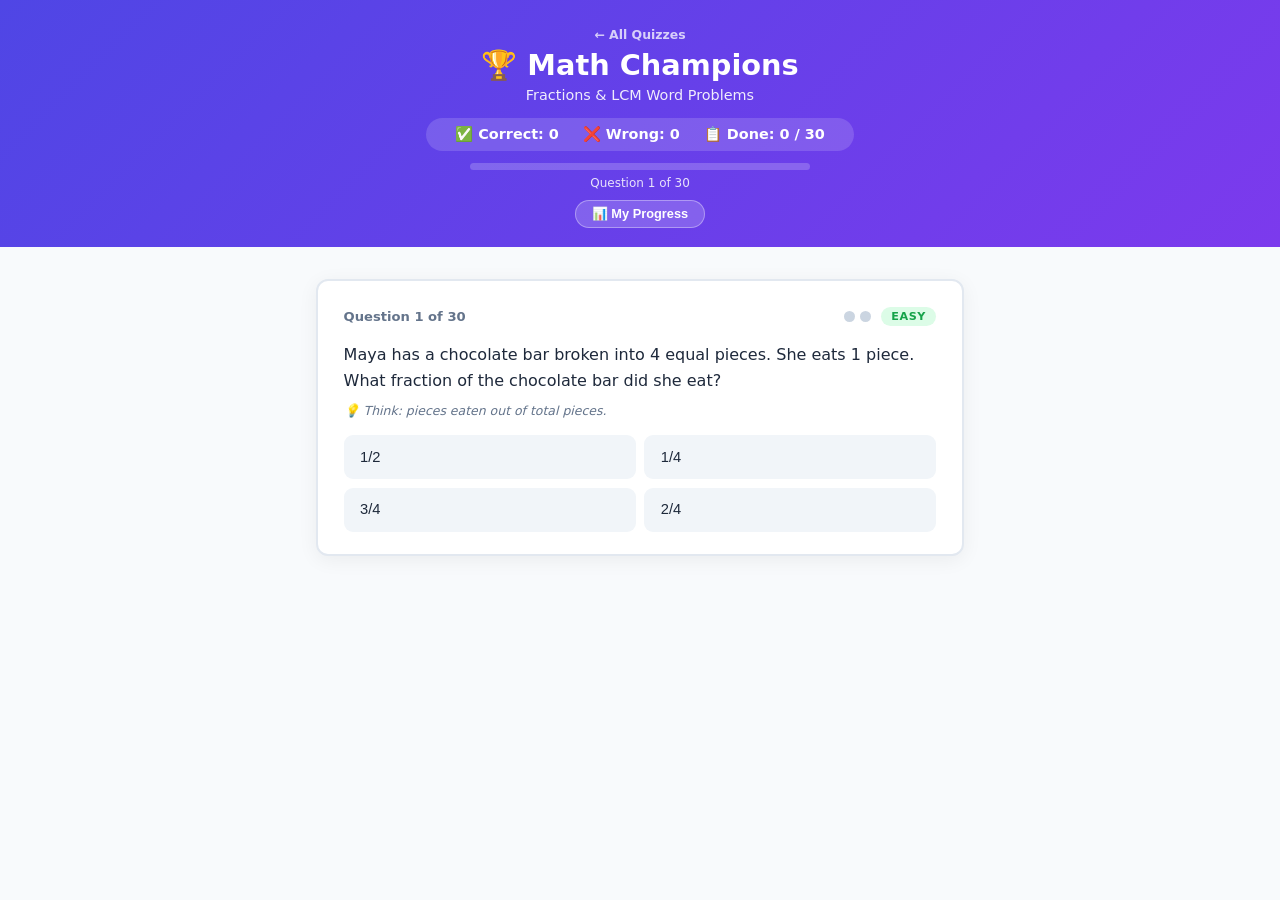
==== fractions.html @ b91ffaee "Add percentages quiz and landing page - index.html → landing page with cards linking to both quizzes" ====
<!DOCTYPE html>
<html lang="en">
<head>
  <meta charset="UTF-8" />
  <meta name="viewport" content="width=device-width, initial-scale=1.0" />
  <title>Math Champions — Fractions &amp; LCM</title>
  <style>
    :root {
      --primary: #4f46e5;
      --easy: #16a34a;
      --medium: #d97706;
      --hard: #dc2626;
      --bg: #f8fafc;
      --card: #ffffff;
      --text: #1e293b;
      --muted: #64748b;
      --border: #e2e8f0;
      --radius: 12px;
    }
    * { box-sizing: border-box; margin: 0; padding: 0; }

    body {
      font-family: 'Segoe UI', system-ui, sans-serif;
      background: var(--bg);
      color: var(--text);
      min-height: 100vh;
    }

    /* ── Header ── */
    header {
      background: linear-gradient(135deg, #4f46e5 0%, #7c3aed 100%);
      color: white;
      padding: 1.5rem 1rem 1.2rem;
      text-align: center;
    }
    header h1 { font-size: 1.8rem; font-weight: 800; }
    header p  { font-size: 0.9rem; opacity: 0.9; margin-top: 0.3rem; }

    .scoreboard {
      display: flex;
      justify-content: center;
      gap: 1.5rem;
      margin-top: 0.9rem;
      background: rgba(255,255,255,0.15);
      border-radius: 50px;
      padding: 0.5rem 1.8rem;
      width: fit-content;
      margin-left: auto;
      margin-right: auto;
      flex-wrap: wrap;
    }
    .scoreboard span { font-size: 0.9rem; font-weight: 600; }

    .progress-wrap {
      margin: 0.8rem auto 0;
      max-width: 340px;
      background: rgba(255,255,255,0.2);
      border-radius: 50px;
      height: 7px;
      overflow: hidden;
    }
    .progress-bar {
      height: 100%;
      background: white;
      border-radius: 50px;
      transition: width 0.4s ease;
      width: 0%;
    }
    .progress-label {
      font-size: 0.75rem;
      opacity: 0.85;
      margin-top: 0.35rem;
      text-align: center;
    }

    /* ── Question card ── */
    main {
      max-width: 680px;
      margin: 2rem auto;
      padding: 0 1rem 4rem;
    }

    .card {
      background: var(--card);
      border: 2px solid var(--border);
      border-radius: var(--radius);
      padding: 1.6rem 1.6rem 1.4rem;
      box-shadow: 0 4px 20px rgba(0,0,0,0.06);
    }

    .card-top {
      display: flex;
      align-items: center;
      justify-content: space-between;
      margin-bottom: 1rem;
    }
    .q-counter { font-size: 0.82rem; color: var(--muted); font-weight: 600; }

    .badge {
      font-size: 0.7rem;
      font-weight: 700;
      padding: 0.2rem 0.65rem;
      border-radius: 50px;
      text-transform: uppercase;
      letter-spacing: 0.05em;
    }
    .badge-easy   { background: #dcfce7; color: var(--easy); }
    .badge-medium { background: #fef3c7; color: var(--medium); }
    .badge-hard   { background: #fee2e2; color: var(--hard); }

    .attempts-pips {
      display: flex;
      gap: 5px;
      align-items: center;
    }
    .pip {
      width: 11px; height: 11px;
      border-radius: 50%;
      background: #cbd5e1;
      transition: background 0.2s;
    }
    .pip.used-wrong  { background: var(--hard); }
    .pip.used-correct { background: var(--easy); }

    .q-text {
      font-size: 1rem;
      line-height: 1.65;
      color: var(--text);
      margin-bottom: 0.5rem;
    }
    .q-hint {
      font-size: 0.78rem;
      color: var(--muted);
      font-style: italic;
      margin-bottom: 1.1rem;
    }

    .choices {
      display: grid;
      grid-template-columns: 1fr 1fr;
      gap: 0.55rem;
    }
    .choice-btn {
      background: #f1f5f9;
      border: 2px solid transparent;
      border-radius: 9px;
      padding: 0.6rem 0.9rem;
      font-size: 0.92rem;
      font-weight: 500;
      cursor: pointer;
      text-align: left;
      transition: all 0.15s;
      color: var(--text);
      line-height: 1.4;
    }
    .choice-btn:hover:not(:disabled) {
      background: #e0e7ff;
      border-color: #818cf8;
    }
    .choice-btn.state-correct {
      background: #dcfce7;
      border-color: var(--easy);
      color: var(--easy);
      font-weight: 700;
    }
    .choice-btn.state-wrong {
      background: #fee2e2;
      border-color: var(--hard);
      color: var(--hard);
      opacity: 0.7;
    }
    .choice-btn.state-reveal {
      background: #dcfce7;
      border-color: var(--easy);
      color: var(--easy);
      font-weight: 700;
    }
    .choice-btn:disabled { cursor: default; }

    .feedback {
      margin-top: 1rem;
      padding: 0.7rem 1rem;
      border-radius: 8px;
      font-size: 0.88rem;
      font-weight: 600;
      display: none;
    }
    .feedback.show { display: block; }
    .feedback.correct { background: #dcfce7; color: var(--easy); }
    .feedback.wrong   { background: #fee2e2; color: var(--hard); }
    .feedback.retry   { background: #fef3c7; color: #92400e; }

    .explanation {
      margin-top: 0.9rem;
      display: none;
      background: #fffbeb;
      border: 2px solid #fde68a;
      border-radius: 10px;
      padding: 0.9rem 1rem;
    }
    .explanation.show { display: block; }
    .explanation-title {
      font-size: 0.8rem;
      font-weight: 700;
      color: #92400e;
      text-transform: uppercase;
      letter-spacing: 0.05em;
      margin-bottom: 0.45rem;
    }
    .explanation-body {
      font-size: 0.9rem;
      color: #1e293b;
      line-height: 1.65;
    }
    .explanation-body .step {
      display: block;
      padding: 0.1rem 0;
    }

    .next-btn {
      display: none;
      width: 100%;
      margin-top: 1.2rem;
      background: var(--primary);
      color: white;
      border: none;
      border-radius: 9px;
      padding: 0.8rem 1rem;
      font-size: 1rem;
      font-weight: 700;
      cursor: pointer;
      transition: background 0.2s;
      letter-spacing: 0.02em;
    }
    .next-btn.show { display: block; }
    .next-btn:hover { background: #4338ca; }

    /* ── Final screen ── */
    .final-screen {
      text-align: center;
      padding: 2rem 1rem;
    }
    .final-screen h2 { font-size: 1.8rem; font-weight: 800; margin-bottom: 0.5rem; }
    .final-screen p  { color: var(--muted); font-size: 1rem; margin-bottom: 1.5rem; }
    .final-tally {
      display: flex;
      justify-content: center;
      gap: 1.5rem;
      margin-bottom: 1.8rem;
      flex-wrap: wrap;
    }
    .tally-box {
      background: white;
      border: 2px solid var(--border);
      border-radius: 12px;
      padding: 1rem 1.5rem;
      min-width: 110px;
    }
    .tally-box .num { font-size: 2rem; font-weight: 800; }
    .tally-box .lbl { font-size: 0.78rem; color: var(--muted); font-weight: 600; text-transform: uppercase; }
    .tally-box.green { border-color: var(--easy); }
    .tally-box.green .num { color: var(--easy); }
    .tally-box.red   { border-color: var(--hard); }
    .tally-box.red .num   { color: var(--hard); }

    .restart-btn {
      background: var(--primary);
      color: white;
      border: none;
      border-radius: 9px;
      padding: 0.8rem 2.2rem;
      font-size: 1rem;
      font-weight: 700;
      cursor: pointer;
      transition: background 0.2s;
    }
    .restart-btn:hover { background: #4338ca; }

    /* ── Progress button in header ── */
    .progress-btn {
      background: rgba(255,255,255,0.18);
      border: 1px solid rgba(255,255,255,0.35);
      color: white;
      border-radius: 50px;
      padding: 0.35rem 1rem;
      font-size: 0.8rem;
      font-weight: 600;
      cursor: pointer;
      margin-top: 0.6rem;
      transition: background 0.15s;
    }
    .progress-btn:hover { background: rgba(255,255,255,0.3); }

    /* ── Progress panel overlay ── */
    .progress-panel {
      position: fixed;
      inset: 0;
      background: rgba(15,23,42,0.55);
      z-index: 200;
      display: flex;
      align-items: flex-end;
      justify-content: center;
      animation: panel-fade 0.2s ease;
    }
    @keyframes panel-fade { from { opacity: 0; } to { opacity: 1; } }
    .progress-panel-inner {
      background: white;
      border-radius: 20px 20px 0 0;
      padding: 1.4rem 1.5rem 2rem;
      width: 100%;
      max-width: 680px;
      max-height: 88vh;
      overflow-y: auto;
      animation: panel-up 0.25s ease;
    }
    @keyframes panel-up { from { transform: translateY(100%); } to { transform: translateY(0); } }
    .panel-header {
      display: flex;
      justify-content: space-between;
      align-items: center;
      margin-bottom: 1.1rem;
    }
    .panel-title { font-size: 1.15rem; font-weight: 800; }
    .panel-close {
      background: #f1f5f9; border: none; border-radius: 50%;
      width: 32px; height: 32px; font-size: 1rem;
      cursor: pointer; line-height: 32px; text-align: center;
    }
    .streak-card {
      background: linear-gradient(135deg, #f97316, #ef4444);
      color: white; border-radius: 12px;
      padding: 0.9rem 1.1rem;
      display: flex; align-items: center; gap: 0.9rem;
      margin-bottom: 1rem;
    }
    .streak-fire { font-size: 2.2rem; line-height: 1; }
    .streak-num  { font-size: 1.9rem; font-weight: 900; line-height: 1; }
    .streak-lbl  { font-size: 0.78rem; opacity: 0.9; margin-top: 0.15rem; }
    .stat-grid {
      display: grid;
      grid-template-columns: repeat(3, 1fr);
      gap: 0.6rem;
      margin-bottom: 1.1rem;
    }
    .stat-card {
      background: #f8fafc; border: 1px solid var(--border);
      border-radius: 10px; padding: 0.75rem 0.5rem; text-align: center;
    }
    .stat-card .s-num { font-size: 1.5rem; font-weight: 800; color: var(--primary); }
    .stat-card .s-lbl { font-size: 0.68rem; color: var(--muted); font-weight: 600; text-transform: uppercase; margin-top: 0.15rem; }
    .panel-section-title {
      font-size: 0.72rem; font-weight: 700; text-transform: uppercase;
      letter-spacing: 0.06em; color: var(--muted); margin-bottom: 0.55rem;
    }
    .bar-chart {
      display: flex; align-items: flex-end; gap: 5px;
      height: 90px; margin-bottom: 1.1rem;
    }
    .bar-col { flex: 1; display: flex; flex-direction: column; align-items: center; gap: 3px; height: 100%; justify-content: flex-end; }
    .bar-fill {
      width: 100%; border-radius: 4px 4px 0 0; min-height: 3px;
      background: var(--primary);
      transition: height 0.5s ease;
    }
    .bar-fill.bar-champion { background: var(--easy); }
    .bar-pct-lbl { font-size: 0.58rem; color: var(--muted); }
    .weak-list { list-style: none; }
    .weak-item {
      display: flex; align-items: center; gap: 0.6rem;
      padding: 0.55rem 0; border-bottom: 1px solid #f1f5f9;
      font-size: 0.83rem; line-height: 1.4;
    }
    .weak-item:last-child { border-bottom: none; }
    .miss-badge {
      background: #fee2e2; color: var(--hard);
      font-size: 0.7rem; font-weight: 700;
      padding: 0.15rem 0.5rem; border-radius: 50px; white-space: nowrap; flex-shrink: 0;
    }
    .level-bars { display: flex; flex-direction: column; gap: 0.5rem; margin-bottom: 1.1rem; }
    .level-row { display: flex; align-items: center; gap: 0.7rem; font-size: 0.82rem; }
    .level-row-label { width: 55px; font-weight: 600; flex-shrink: 0; }
    .level-track { flex: 1; background: #f1f5f9; border-radius: 50px; height: 10px; overflow: hidden; }
    .level-fill { height: 100%; border-radius: 50px; transition: width 0.5s ease; }
    .level-pct { width: 32px; text-align: right; font-size: 0.75rem; color: var(--muted); flex-shrink: 0; }
    .empty-state { text-align: center; color: var(--muted); padding: 2rem 0 1rem; font-size: 0.9rem; }

    /* ── Championship screen ── */
    #fireworks-canvas {
      position: fixed;
      top: 0; left: 0;
      width: 100%; height: 100%;
      pointer-events: none;
      z-index: 50;
    }
    .championship-wrap {
      position: relative;
      z-index: 60;
    }
    .trophy-cup {
      font-size: 6rem;
      display: block;
      margin-bottom: 0.3rem;
      animation: trophy-rock 0.7s ease-in-out infinite alternate;
      filter: drop-shadow(0 0 18px #f59e0b) drop-shadow(0 0 36px #fbbf24);
    }
    @keyframes trophy-rock {
      from { transform: scale(1)   rotate(-4deg); }
      to   { transform: scale(1.1) rotate( 4deg); }
    }
    .champion-title {
      font-size: 2rem;
      font-weight: 900;
      letter-spacing: 0.04em;
      background: linear-gradient(135deg, #f59e0b 0%, #ef4444 50%, #8b5cf6 100%);
      -webkit-background-clip: text;
      -webkit-text-fill-color: transparent;
      background-clip: text;
      animation: champ-pulse 1s ease-in-out infinite alternate;
      margin-bottom: 0.4rem;
    }
    @keyframes champ-pulse {
      from { opacity: 0.85; transform: scale(1);    }
      to   { opacity: 1;    transform: scale(1.04); }
    }
    .champion-subtitle {
      font-size: 1rem;
      color: var(--muted);
      margin-bottom: 1.5rem;
    }

    .home-link {
      display: inline-block;
      color: rgba(255,255,255,0.75);
      font-size: 0.78rem;
      font-weight: 600;
      text-decoration: none;
      margin-bottom: 0.4rem;
    }
    .home-link:hover { color: white; }

    @media (max-width: 500px) {
      .choices { grid-template-columns: 1fr; }
      header h1 { font-size: 1.4rem; }
    }
  </style>
</head>
<body>

<header>
  <a class="home-link" href="index.html">← All Quizzes</a>
  <h1>🏆 Math Champions</h1>
  <p>Fractions &amp; LCM Word Problems</p>
  <div class="scoreboard">
    <span>✅ Correct: <span id="score-correct">0</span></span>
    <span>❌ Wrong: <span id="score-wrong">0</span></span>
    <span>📋 Done: <span id="score-done">0</span> / 30</span>
  </div>
  <div class="progress-wrap">
    <div class="progress-bar" id="progress-bar"></div>
  </div>
  <div class="progress-label" id="progress-label">Question 1 of 30</div>
  <button class="progress-btn" onclick="showProgressPanel()">📊 My Progress</button>
</header>

<main id="main"></main>

<script>
const questions = [
  // ── EASY (1–5) ────────────────────────────────────────────────────────────
  {
    level: 'easy',
    text: `Maya has a chocolate bar broken into 4 equal pieces. She eats 1 piece. What fraction of the chocolate bar did she eat?`,
    hint: 'Think: pieces eaten out of total pieces.',
    choices: ['1/4', '1/2', '3/4', '2/4'],
    answer: '1/4',
    explanation: `<span class="step">🍫 The bar is broken into <strong>4 equal pieces</strong>.</span><span class="step">🍽️ Maya ate <strong>1 piece</strong>.</span><span class="step">📐 A fraction means: <strong>pieces eaten ÷ total pieces</strong> = 1 ÷ 4 = <strong>1/4</strong>.</span><span class="step">💡 Think of it as: "1 out of 4 pieces." That's one-quarter!</span>`
  },
  {
    level: 'easy',
    text: `A pizza is cut into 8 equal slices. Leo eats 2 slices. What fraction of the pizza did Leo eat?`,
    hint: 'Count the slices Leo ate vs. total slices.',
    choices: ['2/8', '1/4', '3/8', '1/2'],
    answer: '2/8',
    equivalents: ['1/4'],
    explanation: `<span class="step">🍕 The pizza has <strong>8 slices</strong> in total.</span><span class="step">😋 Leo ate <strong>2 slices</strong>.</span><span class="step">📐 Fraction = slices eaten ÷ total slices = 2 ÷ 8 = <strong>2/8</strong>.</span><span class="step">💡 Bonus: 2/8 is the same as 1/4 because 2 goes into 8 four times. Cool, right?</span>`
  },
  {
    level: 'easy',
    text: `A ribbon is divided into 3 equal parts. Sam colors 1 part red. What fraction of the ribbon is red?`,
    hint: 'How many parts are red? How many parts in all?',
    choices: ['1/3', '2/3', '1/2', '3/1'],
    answer: '1/3',
    explanation: `<span class="step">🎀 The ribbon is cut into <strong>3 equal parts</strong>.</span><span class="step">🖍️ Sam colored <strong>1 part</strong> red.</span><span class="step">📐 Fraction = colored parts ÷ total parts = 1 ÷ 3 = <strong>1/3</strong>.</span><span class="step">💡 Imagine cutting a sandwich into 3 equal pieces and eating one — you ate 1/3!</span>`
  },
  {
    level: 'easy',
    text: `Zara has 6 grapes. She gives 3 grapes to her friend. What fraction of her grapes did she give away?`,
    hint: 'Grapes given ÷ total grapes.',
    choices: ['1/2', '1/3', '2/3', '3/6'],
    answer: '1/2',
    equivalents: ['3/6'],
    explanation: `<span class="step">🍇 Zara started with <strong>6 grapes</strong>.</span><span class="step">🤝 She gave away <strong>3 grapes</strong>.</span><span class="step">📐 Fraction = grapes given ÷ total = 3 ÷ 6 = <strong>3/6</strong>.</span><span class="step">💡 3 is exactly <strong>half</strong> of 6, so 3/6 = <strong>1/2</strong>. She gave away half her grapes!</span>`
  },
  {
    level: 'easy',
    text: `A garden is split into 5 equal rows. Flowers grow in 2 rows. What fraction of the garden has flowers?`,
    hint: 'Rows with flowers out of total rows.',
    choices: ['2/5', '3/5', '1/5', '2/3'],
    answer: '2/5',
    explanation: `<span class="step">🌷 The garden has <strong>5 rows</strong> in total.</span><span class="step">🌸 Flowers grow in <strong>2 of those rows</strong>.</span><span class="step">📐 Fraction = flower rows ÷ total rows = 2 ÷ 5 = <strong>2/5</strong>.</span><span class="step">💡 Think of 5 lines on your notebook — color 2 of them. That colored part is 2/5!</span>`
  },

  // ── MEDIUM (6–15) ─────────────────────────────────────────────────────────
  {
    level: 'medium',
    text: `Emma reads 1/3 of her book on Monday and 1/3 on Tuesday. What fraction of the book has she read in total?`,
    hint: 'Add the two fractions — they have the same denominator.',
    choices: ['2/3', '1/3', '2/6', '1/6'],
    answer: '2/3',
    explanation: `<span class="step">📖 Monday: Emma read <strong>1/3</strong> of the book.</span><span class="step">📖 Tuesday: Emma read another <strong>1/3</strong>.</span><span class="step">➕ When the bottom numbers (denominators) are the <strong>same</strong>, just add the top numbers: 1 + 1 = 2. Keep the 3 on the bottom.</span><span class="step">✅ Total read = <strong>2/3</strong> of the book!</span>`
  },
  {
    level: 'medium',
    text: `A water tank is 3/4 full. After some water is used, it is only 1/4 full. What fraction of the water was used?`,
    hint: 'Subtract: how much was used?',
    choices: ['2/4', '1/4', '3/4', '1/2'],
    answer: '2/4',
    equivalents: ['1/2'],
    explanation: `<span class="step">💧 Tank starts: <strong>3/4</strong> full.</span><span class="step">💧 Tank after using water: <strong>1/4</strong> full.</span><span class="step">➖ To find how much was used, subtract: 3/4 − 1/4. Bottom numbers are the same, so subtract the tops: 3 − 1 = 2. Keep the 4.</span><span class="step">✅ Water used = <strong>2/4</strong> (same as 1/2 — half the tank was used!).</span>`
  },
  {
    level: 'medium',
    text: `Ben jogs every 2 days. Lily jogs every 3 days. If they both jogged today, after how many days will they jog together again?`,
    hint: 'Find the LCM of 2 and 3.',
    choices: ['6 days', '3 days', '2 days', '5 days'],
    answer: '6 days',
    explanation: `<span class="step">🏃 Ben jogs every 2 days: Day <strong>2, 4, 6</strong>, 8, 10...</span><span class="step">🏃 Lily jogs every 3 days: Day <strong>3, 6</strong>, 9, 12...</span><span class="step">🔍 Look for the <strong>first day that appears in BOTH lists</strong>: that's Day <strong>6</strong>!</span><span class="step">💡 This is called the <strong>LCM (Least Common Multiple)</strong>. LCM(2, 3) = 6.</span>`
  },
  {
    level: 'medium',
    text: `Two buses leave the same stop. Bus A comes every 4 minutes, Bus B every 6 minutes. If both left together at 8:00 AM, when will they next leave together?`,
    hint: 'LCM of 4 and 6.',
    choices: ['8:12 AM', '8:10 AM', '8:24 AM', '8:06 AM'],
    answer: '8:12 AM',
    explanation: `<span class="step">🚌 Bus A leaves every 4 min: minute <strong>4, 8, 12</strong>, 16...</span><span class="step">🚌 Bus B leaves every 6 min: minute <strong>6, 12</strong>, 18...</span><span class="step">🔍 First minute in <strong>both</strong> lists = <strong>12 minutes</strong>. That's LCM(4, 6) = 12.</span><span class="step">🕗 8:00 AM + 12 minutes = <strong>8:12 AM</strong>. See you then!</span>`
  },
  {
    level: 'medium',
    text: `A recipe needs 1/2 cup of sugar. Priya wants to make 3 batches. How much sugar does she need in total?`,
    hint: 'Multiply the fraction by 3.',
    choices: ['1 1/2 cups', '2 cups', '1 cup', '3/2 cups'],
    answer: '1 1/2 cups',
    equivalents: ['3/2 cups'],
    explanation: `<span class="step">🍪 1 batch needs <strong>1/2 cup</strong> of sugar.</span><span class="step">✖️ 3 batches need: 1/2 × 3 = <strong>3/2 cups</strong>.</span><span class="step">💡 3/2 means "3 halves." 2 halves = 1 whole cup, plus 1 more half = <strong>1 and 1/2 cups</strong>.</span><span class="step">🥄 Imagine 3 half-cup scoops poured in — that's one and a half cups!</span>`
  },
  {
    level: 'medium',
    text: `A class has 20 students. 1/4 of them brought their lunch from home. How many students brought lunch from home?`,
    hint: 'Find 1/4 of 20.',
    choices: ['5 students', '4 students', '10 students', '8 students'],
    answer: '5 students',
    explanation: `<span class="step">🎒 There are <strong>20 students</strong> in the class.</span><span class="step">📐 "1/4 of 20" means: split 20 into <strong>4 equal groups</strong>.</span><span class="step">➗ 20 ÷ 4 = <strong>5</strong>.</span><span class="step">🥪 So <strong>5 students</strong> brought lunch from home. (Imagine 4 groups of 5 kids — one group has their lunch box!)</span>`
  },
  {
    level: 'medium',
    text: `Jake scores 3/5 on his first quiz and 4/5 on his second quiz. Which quiz did he do better on, and by how much?`,
    hint: 'Compare and subtract — same denominator.',
    choices: ['2nd quiz by 1/5', '1st quiz by 1/5', '2nd quiz by 2/5', 'They scored the same'],
    answer: '2nd quiz by 1/5',
    explanation: `<span class="step">📝 Quiz 1: Jake scored <strong>3/5</strong>.</span><span class="step">📝 Quiz 2: Jake scored <strong>4/5</strong>.</span><span class="step">🔍 Same bottom number (5), so compare the tops: 4 > 3, so <strong>Quiz 2 is better</strong>.</span><span class="step">➖ How much better? 4/5 − 3/5 = <strong>1/5</strong>. Jake improved by one-fifth!</span>`
  },
  {
    level: 'medium',
    text: `A lamp flashes every 3 seconds. A bell rings every 5 seconds. They go off together at the start. After how many seconds will they go off together again?`,
    hint: 'LCM of 3 and 5.',
    choices: ['15 seconds', '8 seconds', '10 seconds', '30 seconds'],
    answer: '15 seconds',
    explanation: `<span class="step">💡 Lamp flashes at: <strong>3, 6, 9, 12, 15</strong> seconds...</span><span class="step">🔔 Bell rings at: <strong>5, 10, 15</strong> seconds...</span><span class="step">🔍 First second in <strong>both</strong> lists = <strong>15 seconds</strong>! That's LCM(3, 5) = 15.</span><span class="step">💡 Tip: LCM means the <strong>smallest number</strong> that both numbers divide into evenly.</span>`
  },
  {
    level: 'medium',
    text: `Nora ate 1/4 of a pie. Her brother ate 2/4 of the same pie. What fraction of the pie is left?`,
    hint: 'Add what was eaten, then subtract from 1 whole.',
    choices: ['1/4', '2/4', '3/4', '0'],
    answer: '1/4',
    explanation: `<span class="step">🥧 Nora ate <strong>1/4</strong> of the pie. Brother ate <strong>2/4</strong>.</span><span class="step">➕ Total eaten: 1/4 + 2/4 = <strong>3/4</strong> (same denominators, add the tops: 1+2=3).</span><span class="step">➖ Whole pie = <strong>4/4</strong>. Left over = 4/4 − 3/4 = <strong>1/4</strong>.</span><span class="step">💡 Picture a pie cut into 4 slices: Nora takes 1, brother takes 2. Only 1 slice left!</span>`
  },
  {
    level: 'medium',
    text: `Three friends share a bag of 12 cookies equally. Then one friend shares her portion equally with her little sister. What fraction of the total cookies does the little sister get?`,
    hint: "Find each friend's share, then halve it.",
    choices: ['1/6', '1/4', '1/12', '1/3'],
    answer: '1/6',
    explanation: `<span class="step">🍪 12 cookies shared equally among <strong>3 friends</strong>: 12 ÷ 3 = <strong>4 cookies each</strong> (that's 1/3 of the bag).</span><span class="step">👧 One friend shares her <strong>4 cookies</strong> equally with her little sister: 4 ÷ 2 = <strong>2 cookies</strong> for the sister.</span><span class="step">📐 Sister's fraction = 2 out of 12 total = 2/12 = <strong>1/6</strong>.</span><span class="step">💡 Splitting a third in half always gives you a sixth: 1/3 ÷ 2 = 1/6!</span>`
  },

  // ── HARD (16–30) ──────────────────────────────────────────────────────────
  {
    level: 'hard',
    text: `A train stops at Oak Station every 6 minutes and at Elm Station every 9 minutes. Both trains left at noon. At what time will they next leave their stations at the same moment?`,
    hint: 'LCM of 6 and 9.',
    choices: ['12:18 PM', '12:15 PM', '12:36 PM', '12:09 PM'],
    answer: '12:18 PM',
    explanation: `<span class="step">🚆 Oak Station train leaves every 6 min: minute <strong>6, 12, 18</strong>, 24...</span><span class="step">🚆 Elm Station train leaves every 9 min: minute <strong>9, 18</strong>, 27...</span><span class="step">🔍 First minute in <strong>both</strong> lists = <strong>18 minutes</strong>. That's LCM(6, 9) = 18.</span><span class="step">🕛 12:00 noon + 18 minutes = <strong>12:18 PM</strong>. Both trains leave at the same time!</span>`
  },
  {
    level: 'hard',
    text: `Mia ran 3/8 of a race before lunch and 2/8 of the race after lunch. Tom ran 5/8 of the same race. Who ran more, and by what fraction?`,
    hint: "Add Mia's parts first, then compare.",
    choices: ['Tom by 0 — they ran the same', 'Mia by 1/8', 'Tom by 1/8', 'Mia by 2/8'],
    answer: 'Tom by 0 — they ran the same',
    explanation: `<span class="step">🏃 Mia ran <strong>3/8</strong> before lunch and <strong>2/8</strong> after lunch.</span><span class="step">➕ Add them: 3/8 + 2/8 = <strong>5/8</strong> (same denominators — just add the tops: 3+2=5).</span><span class="step">🏃 Tom ran <strong>5/8</strong>.</span><span class="step">⚖️ Mia's total = 5/8. Tom's total = 5/8. They are <strong>exactly equal — it's a tie!</strong> 🤝</span>`
  },
  {
    level: 'hard',
    text: `A farmer plants sunflowers in 2/6 of his field and roses in 3/6 of his field. The rest is grass. What fraction of the field is grass?`,
    hint: 'Add flowers, subtract from 1.',
    choices: ['1/6', '2/6', '5/6', '3/6'],
    answer: '1/6',
    explanation: `<span class="step">🌻 Sunflowers: <strong>2/6</strong> of the field. 🌹 Roses: <strong>3/6</strong> of the field.</span><span class="step">➕ Total plants: 2/6 + 3/6 = <strong>5/6</strong> (same denominator — add the tops: 2+3=5).</span><span class="step">🌿 The <strong>whole field</strong> = 6/6. Grass = 6/6 − 5/6 = <strong>1/6</strong>.</span><span class="step">💡 Imagine 6 equal strips of field — 2 have sunflowers, 3 have roses, and only 1 has grass!</span>`
  },
  {
    level: 'hard',
    text: `Three school bells ring at intervals of 4, 6, and 8 minutes. All three rang together at 9:00 AM. What is the next time all three bells will ring together?`,
    hint: 'Find LCM of 4, 6, and 8.',
    choices: ['9:24 AM', '9:12 AM', '9:48 AM', '9:16 AM'],
    answer: '9:24 AM',
    explanation: `<span class="step">🔔 Bell 1 rings every 4 min: <strong>4, 8, 12, 16, 20, 24</strong>...</span><span class="step">🔔 Bell 2 rings every 6 min: <strong>6, 12, 18, 24</strong>...</span><span class="step">🔔 Bell 3 rings every 8 min: <strong>8, 16, 24</strong>...</span><span class="step">🔍 First number in <strong>all three</strong> lists = <strong>24</strong>. LCM(4, 6, 8) = 24.</span><span class="step">🕘 9:00 AM + 24 minutes = <strong>9:24 AM</strong>. All three bells ring together again!</span>`
  },
  {
    level: 'hard',
    text: `A bookshelf has 30 books. 1/3 are science books, 2/5 are story books, and the rest are art books. How many art books are there?`,
    hint: 'Find a common denominator for 1/3 and 2/5, add them, subtract from 1, then multiply by 30.',
    choices: ['8 books', '10 books', '6 books', '12 books'],
    answer: '8 books',
    explanation: `<span class="step">📚 Science books: 1/3 of 30 = 30 ÷ 3 = <strong>10 books</strong>.</span><span class="step">📖 Story books: 2/5 of 30 = 30 ÷ 5 × 2 = <strong>12 books</strong>.</span><span class="step">➕ Science + Stories = 10 + 12 = <strong>22 books</strong>.</span><span class="step">➖ Art books = 30 − 22 = <strong>8 books</strong>.</span><span class="step">💡 No need for tricky fractions here — just find each group's count and subtract!</span>`
  },
  {
    level: 'hard',
    text: `A jar is 3/4 full of juice. You pour out 1/3 of the juice in the jar. What fraction of a full jar is left?`,
    hint: "You pour out 1/3 of the 3/4 that's there. Multiply, then subtract.",
    choices: ['1/2', '2/3', '5/12', '7/12'],
    answer: '1/2',
    explanation: `<span class="step">🫙 The jar has <strong>3/4</strong> of juice inside it.</span><span class="step">💧 We pour out <strong>1/3 of the 3/4</strong> that's there — multiply: 1/3 × 3/4 = 3/12 = <strong>1/4</strong> poured out.</span><span class="step">➖ Juice left = 3/4 − 1/4 = <strong>2/4 = 1/2</strong>.</span><span class="step">💡 When you take a fraction OF a fraction, you multiply them. "Of" means multiply!</span>`
  },
  {
    level: 'hard',
    text: `In a class, 1/2 of the kids like soccer, 1/3 like basketball, and the rest like tennis. If there are 30 students, how many like tennis?`,
    hint: 'LCM of 2 and 3 helps add the fractions. Then subtract from 1.',
    choices: ['5 students', '10 students', '15 students', '6 students'],
    answer: '5 students',
    explanation: `<span class="step">⚽ Soccer: 1/2 of class. 🏀 Basketball: 1/3 of class.</span><span class="step">➕ To add 1/2 + 1/3, we need the <strong>same denominator</strong>. LCM(2,3) = 6. So: 1/2 = 3/6 and 1/3 = 2/6.</span><span class="step">➕ 3/6 + 2/6 = <strong>5/6</strong> like soccer or basketball.</span><span class="step">🎾 Tennis fans = 1 − 5/6 = <strong>1/6</strong> of the class. 1/6 of 30 = 30 ÷ 6 = <strong>5 students</strong>!</span>`
  },
  {
    level: 'hard',
    text: `Three friends share a pizza. Ana eats 1/3, Bob eats 1/4, and Carol eats 1/6. What fraction of the pizza is left?`,
    hint: 'Add the three fractions using LCM of 3, 4, 6, then subtract from 1.',
    choices: ['1/4', '3/4', '1/12', '5/12'],
    answer: '1/4',
    explanation: `<span class="step">🍕 We need to add 1/3 + 1/4 + 1/6. Different bottoms — we need a <strong>common denominator</strong>.</span><span class="step">🔢 LCM(3, 4, 6) = <strong>12</strong>. Convert: 1/3 = 4/12, 1/4 = 3/12, 1/6 = 2/12.</span><span class="step">➕ Total eaten: 4/12 + 3/12 + 2/12 = <strong>9/12</strong>.</span><span class="step">➖ Left = 12/12 − 9/12 = <strong>3/12 = 1/4</strong>. One quarter of the pizza remains!</span>`
  },
  {
    level: 'hard',
    text: `A frog jumps every 5 seconds. A cricket chirps every 8 seconds. A firefly blinks every 10 seconds. All happen at the same time at t=0. After how many seconds do all three happen at the same time again?`,
    hint: 'LCM of 5, 8, and 10.',
    choices: ['40 seconds', '80 seconds', '20 seconds', '400 seconds'],
    answer: '40 seconds',
    explanation: `<span class="step">🐸 Frog jumps at: <strong>5, 10, 15, 20, 25, 30, 35, 40</strong>...</span><span class="step">🦗 Cricket chirps at: <strong>8, 16, 24, 32, 40</strong>...</span><span class="step">✨ Firefly blinks at: <strong>10, 20, 30, 40</strong>...</span><span class="step">🔍 First second in <strong>all three</strong> lists = <strong>40 seconds</strong>. LCM(5, 8, 10) = 40!</span>`
  },
  {
    level: 'hard',
    text: `A school garden has 4 sections. Section A takes up 2/8, section B takes 3/8, section C takes 2/8. What fraction does section D take up?`,
    hint: 'Add A + B + C and subtract from 1.',
    choices: ['1/8', '2/8', '3/8', '4/8'],
    answer: '1/8',
    explanation: `<span class="step">🌱 Sections A, B, C: 2/8 + 3/8 + 2/8. Same denominator — add the tops: 2+3+2 = <strong>7</strong>.</span><span class="step">➕ Sections A+B+C = <strong>7/8</strong> of the garden.</span><span class="step">➖ The whole garden = <strong>8/8</strong>. Section D = 8/8 − 7/8 = <strong>1/8</strong>.</span><span class="step">💡 Think of 8 equal garden squares: A gets 2, B gets 3, C gets 2 — only 1 square is left for D!</span>`
  },
  {
    level: 'hard',
    text: `Two cyclists start at the same point. Cyclist A completes a lap every 8 minutes, Cyclist B every 12 minutes. How many laps will each have completed the first time they meet at the start?`,
    hint: 'LCM(8,12) tells you when they meet. Divide by each lap time.',
    choices: ['A: 3 laps, B: 2 laps', 'A: 2 laps, B: 3 laps', 'A: 4 laps, B: 3 laps', 'A: 6 laps, B: 4 laps'],
    answer: 'A: 3 laps, B: 2 laps',
    explanation: `<span class="step">🚴 Cyclist A finishes every 8 min: minute <strong>8, 16, 24</strong>...</span><span class="step">🚴 Cyclist B finishes every 12 min: minute <strong>12, 24</strong>...</span><span class="step">🔍 First minute in both = <strong>24 minutes</strong>. LCM(8, 12) = 24.</span><span class="step">🏁 At 24 minutes: A did 24÷8 = <strong>3 laps</strong>. B did 24÷12 = <strong>2 laps</strong>. They meet at the start!</span>`
  },
  {
    level: 'hard',
    text: `Lily has 24 stickers. She gives 1/3 to her sister and 1/4 to her cousin. How many stickers does Lily have left?`,
    hint: 'LCM of 3 and 4 helps add 1/3 and 1/4. Find how many she gave away.',
    choices: ['10 stickers', '8 stickers', '6 stickers', '14 stickers'],
    answer: '10 stickers',
    explanation: `<span class="step">🌟 Lily has <strong>24 stickers</strong>.</span><span class="step">👧 Gives 1/3 to sister: 24 ÷ 3 = <strong>8 stickers</strong>.</span><span class="step">👦 Gives 1/4 to cousin: 24 ÷ 4 = <strong>6 stickers</strong>.</span><span class="step">➖ Total given = 8 + 6 = 14. Lily keeps: 24 − 14 = <strong>10 stickers</strong>!</span>`
  },
  {
    level: 'hard',
    text: `A baker makes cookies in batches of 8, muffins in batches of 6, and brownies in batches of 4. He wants to bake the same number of each treat. What is the least number of each treat he should bake?`,
    hint: 'Find LCM of 8, 6, and 4.',
    choices: ['24 of each', '48 of each', '12 of each', '16 of each'],
    answer: '24 of each',
    explanation: `<span class="step">🍪 Cookies come in batches of 8: <strong>8, 16, 24</strong>...</span><span class="step">🧁 Muffins come in batches of 6: <strong>6, 12, 18, 24</strong>...</span><span class="step">🍫 Brownies come in batches of 4: <strong>4, 8, 12, 16, 20, 24</strong>...</span><span class="step">🔍 First number in <strong>all three</strong> lists = <strong>24</strong>. LCM(8, 6, 4) = 24. The baker needs <strong>24 of each</strong>!</span>`
  },
  {
    level: 'hard',
    text: `A water fountain fills 2/5 of a tank in the morning and 1/4 of the tank in the afternoon. A small crack leaks 1/10 of the tank per day. Will the tank be more than half full by end of day? By how much?`,
    hint: 'Add morning + afternoon, subtract leak. Use LCM(5,4,10)=20 to add fractions.',
    choices: ['Yes, by 1/20 more than half', 'No, it is exactly half', 'Yes, by 3/20 more than half', 'No, it is 1/20 short of half'],
    answer: 'Yes, by 1/20 more than half',
    explanation: `<span class="step">🔢 Use <strong>20 as the common denominator</strong> (LCM of 5, 4, 10 = 20).</span><span class="step">🌅 Morning fill: 2/5 = <strong>8/20</strong>. 🌇 Afternoon fill: 1/4 = <strong>5/20</strong>.</span><span class="step">💧 Leak: 1/10 = <strong>2/20</strong>.</span><span class="step">🧮 Total = 8/20 + 5/20 − 2/20 = <strong>11/20</strong>. Half the tank = 10/20.</span><span class="step">✅ Since 11 > 10, the tank is <strong>more than half full — by 1/20</strong>!</span>`
  },
  {
    level: 'hard',
    text: `Four friends run laps. Amir finishes a lap every 6 min, Beni every 9 min, Cora every 12 min, and Dana every 18 min. They all start together. What is the shortest time until all four are at the start together, and how many laps has each completed?`,
    hint: 'LCM of 6, 9, 12, 18.',
    choices: [
      'After 36 min — Amir:6, Beni:4, Cora:3, Dana:2',
      'After 36 min — Amir:4, Beni:3, Cora:2, Dana:1',
      'After 18 min — Amir:3, Beni:2, Cora:1, Dana:1',
      'After 36 min — Amir:6, Beni:3, Cora:4, Dana:2'
    ],
    answer: 'After 36 min — Amir:6, Beni:4, Cora:3, Dana:2',
    explanation: `<span class="step">🔢 Find LCM(6, 9, 12, 18): multiples of 18 = <strong>18, 36</strong>. Does 36 work for all? 36÷6=6 ✅ 36÷9=4 ✅ 36÷12=3 ✅ 36÷18=2 ✅</span><span class="step">⏱️ They all meet again after <strong>36 minutes</strong>.</span><span class="step">🏃 Amir: 36÷6 = <strong>6 laps</strong>. Beni: 36÷9 = <strong>4 laps</strong>.</span><span class="step">🏃 Cora: 36÷12 = <strong>3 laps</strong>. Dana: 36÷18 = <strong>2 laps</strong>. Everyone arrives together!</span>`
  }
];

// ── localStorage helpers ──────────────────────────────────────────────────────
const STORAGE_KEY = 'mathChampions';
const EMPTY_STATS = () => ({ attempts: [], questions: {}, streak: { current: 0, best: 0, lastDate: null } });

function loadStats() {
  try { return JSON.parse(localStorage.getItem(STORAGE_KEY)) || EMPTY_STATS(); }
  catch { return EMPTY_STATS(); }
}
function saveStats(s) { localStorage.setItem(STORAGE_KEY, JSON.stringify(s)); }

// ── State ─────────────────────────────────────────────────────────────────────
let current = 0;
let attempts = 0;
let scoreCorrect = 0, scoreWrong = 0, scoreDone = 0;
let shuffledChoices = [];
let quizStartTime  = Date.now();
let quizQResults   = new Array(30).fill(null); // 'first' | 'second' | 'missed'

// ── Score UI ──────────────────────────────────────────────────────────────────
function updateScore() {
  document.getElementById('score-correct').textContent = scoreCorrect;
  document.getElementById('score-wrong').textContent   = scoreWrong;
  document.getElementById('score-done').textContent    = scoreDone;
  document.getElementById('progress-bar').style.width  = (scoreDone / 30 * 100) + '%';
  document.getElementById('progress-label').textContent =
    current < 30 ? `Question ${current + 1} of 30` : 'All done!';
}

// ── Render one question ───────────────────────────────────────────────────────
function renderQuestion(idx) {
  attempts = 0;
  const q = questions[idx];
  shuffledChoices = [...q.choices].sort(() => Math.random() - 0.5);

  document.getElementById('progress-label').textContent = `Question ${idx + 1} of 30`;

  const main = document.getElementById('main');
  main.innerHTML = `
    <div class="card" id="q-card">
      <div class="card-top">
        <span class="q-counter">Question ${idx + 1} of 30</span>
        <div style="display:flex;align-items:center;gap:0.6rem;">
          <div class="attempts-pips">
            <div class="pip" id="pip-0"></div>
            <div class="pip" id="pip-1"></div>
          </div>
          <span class="badge badge-${q.level}">${q.level}</span>
        </div>
      </div>
      <div class="q-text">${q.text}</div>
      <div class="q-hint">💡 ${q.hint}</div>
      <div class="choices" id="choices">
        ${shuffledChoices.map((c, i) =>
          `<button class="choice-btn" id="btn-${i}" onclick="handleChoice(${i})">${c}</button>`
        ).join('')}
      </div>
      <div class="feedback" id="feedback"></div>
      <div class="explanation" id="explanation"></div>
      <button class="next-btn" id="next-btn" onclick="goNext()">
        ${idx + 1 < 30 ? 'Next Question →' : 'See My Results'}
      </button>
    </div>
  `;
}

// ── Handle a choice click ─────────────────────────────────────────────────────
function handleChoice(btnIdx) {
  const q        = questions[current];
  const chosen   = shuffledChoices[btnIdx];
  const feedback = document.getElementById('feedback');
  const explEl   = document.getElementById('explanation');
  const nextBtn  = document.getElementById('next-btn');
  const btn      = document.getElementById(`btn-${btnIdx}`);

  attempts++;
  const isEquivalent = q.equivalents && q.equivalents.includes(chosen);
  const isCorrect    = chosen === q.answer || isEquivalent;

  updatePip(attempts - 1, isCorrect ? 'correct' : 'wrong');

  if (isCorrect) {
    // ── Correct ──
    quizQResults[current] = attempts === 1 ? 'first' : 'second';
    btn.classList.add('state-correct');
    disableAll();
    feedback.textContent = isEquivalent
      ? `🎉 Correct! ${chosen} equals ${q.answer} — great thinking!`
      : '🎉 Correct! Fantastic work!';
    feedback.className   = 'feedback show correct';
    showExplanation(explEl, q.explanation);
    nextBtn.classList.add('show');
    scoreCorrect++;
    scoreDone++;
    updateScore();
  } else if (attempts >= 2) {
    // ── 2nd wrong attempt — mark failed ──
    quizQResults[current] = 'missed';
    btn.classList.add('state-wrong');
    disableAll();
    revealCorrect(q.answer);
    feedback.textContent = `❌ The correct answer is: ${q.answer}`;
    feedback.className   = 'feedback show wrong';
    showExplanation(explEl, q.explanation);
    nextBtn.classList.add('show');
    scoreWrong++;
    scoreDone++;
    updateScore();
  } else {
    // ── 1st wrong attempt — try again ──
    btn.classList.add('state-wrong');
    btn.disabled = true;
    feedback.textContent = '🤔 Not quite — you have 1 more try!';
    feedback.className   = 'feedback show retry';
  }
}

function showExplanation(el, html) {
  el.innerHTML = `<div class="explanation-title">🧮 Here's how to solve it!</div><div class="explanation-body">${html}</div>`;
  el.className = 'explanation show';
}

function updatePip(pipIdx, state) {
  const pip = document.getElementById(`pip-${pipIdx}`);
  if (!pip) return;
  pip.classList.remove('used-wrong', 'used-correct');
  pip.classList.add(state === 'correct' ? 'used-correct' : 'used-wrong');
}

function disableAll() {
  document.querySelectorAll('.choice-btn').forEach(b => b.disabled = true);
}

function revealCorrect(answer) {
  shuffledChoices.forEach((c, i) => {
    if (c === answer) {
      document.getElementById(`btn-${i}`).classList.add('state-reveal');
    }
  });
}

// ── Move to next question ─────────────────────────────────────────────────────
function goNext() {
  current++;
  if (current >= questions.length) {
    showFinalScreen();
  } else {
    renderQuestion(current);
  }
}

// ── Final screen ──────────────────────────────────────────────────────────────
function showFinalScreen() {
  saveAttempt();
  document.getElementById('progress-label').textContent = 'All done!';
  const pct = Math.round((scoreCorrect / 30) * 100);
  const isChampion = pct >= 90;

  if (isChampion) {
    document.getElementById('main').innerHTML = `
      <div class="final-screen championship-wrap">
        <span class="trophy-cup">🏆</span>
        <div class="champion-title">MATH CHAMPION!</div>
        <div class="champion-subtitle">Incredible — you got ${scoreCorrect} out of 30 correct!</div>
        <div class="final-tally">
          <div class="tally-box green">
            <div class="num">${scoreCorrect}</div>
            <div class="lbl">Correct</div>
          </div>
          <div class="tally-box red">
            <div class="num">${scoreWrong}</div>
            <div class="lbl">Wrong</div>
          </div>
          <div class="tally-box">
            <div class="num">${pct}%</div>
            <div class="lbl">Score</div>
          </div>
        </div>
        <button class="restart-btn" onclick="restartQuiz()">🔄 Play Again</button>
      </div>
    `;
    launchFireworks();
  } else {
    let emoji = pct >= 70 ? '⭐' : pct >= 50 ? '👍' : '💪';
    let msg   = pct >= 70 ? 'Great job! Keep practicing!'
              : pct >= 50 ? 'Good effort! You can do even better!'
              : 'Keep going — practice makes perfect!';
    document.getElementById('main').innerHTML = `
      <div class="final-screen">
        <h2>${emoji} Quiz Complete!</h2>
        <p>${msg}</p>
        <div class="final-tally">
          <div class="tally-box green">
            <div class="num">${scoreCorrect}</div>
            <div class="lbl">Correct</div>
          </div>
          <div class="tally-box red">
            <div class="num">${scoreWrong}</div>
            <div class="lbl">Wrong</div>
          </div>
          <div class="tally-box">
            <div class="num">${pct}%</div>
            <div class="lbl">Score</div>
          </div>
        </div>
        <button class="restart-btn" onclick="restartQuiz()">🔄 Try Again</button>
      </div>
    `;
  }
}

// ── Fireworks ─────────────────────────────────────────────────────────────────
function launchFireworks() {
  const canvas = document.createElement('canvas');
  canvas.id = 'fireworks-canvas';
  document.body.appendChild(canvas);

  const ctx = canvas.getContext('2d');
  const resize = () => { canvas.width = window.innerWidth; canvas.height = window.innerHeight; };
  resize();
  window.addEventListener('resize', resize);

  const COLORS = ['#f59e0b','#ef4444','#8b5cf6','#3b82f6','#10b981','#f97316','#ec4899','#facc15'];
  const particles = [];

  function Particle(x, y) {
    const color = COLORS[Math.floor(Math.random() * COLORS.length)];
    const angle = Math.random() * Math.PI * 2;
    const speed = Math.random() * 7 + 2;
    return {
      x, y, color,
      vx: Math.cos(angle) * speed,
      vy: Math.sin(angle) * speed,
      radius: Math.random() * 3 + 1.5,
      alpha: 1,
      decay: Math.random() * 0.018 + 0.008,
      gravity: 0.12,
      trail: []
    };
  }

  function burst(x, y) {
    for (let i = 0; i < 70; i++) particles.push(Particle(x, y));
  }

  // Schedule 14 bursts spread over 5 seconds
  const positions = () => [
    Math.random() * canvas.width  * 0.7 + canvas.width  * 0.15,
    Math.random() * canvas.height * 0.55 + canvas.height * 0.05
  ];
  let fired = 0;
  const schedule = [0, 300, 600, 900, 1200, 1600, 2000, 2400, 2800, 3200, 3600, 4000, 4400, 4800];
  schedule.forEach(delay => setTimeout(() => { const [x,y] = positions(); burst(x,y); fired++; }, delay));

  let animId;
  function animate() {
    ctx.clearRect(0, 0, canvas.width, canvas.height);

    for (let i = particles.length - 1; i >= 0; i--) {
      const p = particles[i];
      p.vy += p.gravity;
      p.x  += p.vx;
      p.y  += p.vy;
      p.alpha -= p.decay;

      if (p.alpha <= 0) { particles.splice(i, 1); continue; }

      ctx.save();
      ctx.globalAlpha = p.alpha;
      ctx.fillStyle   = p.color;
      ctx.shadowColor = p.color;
      ctx.shadowBlur  = 6;
      ctx.beginPath();
      ctx.arc(p.x, p.y, p.radius, 0, Math.PI * 2);
      ctx.fill();
      ctx.restore();
    }

    if (fired < schedule.length || particles.length > 0) {
      animId = requestAnimationFrame(animate);
    } else {
      cancelAnimationFrame(animId);
      window.removeEventListener('resize', resize);
      canvas.remove();
    }
  }
  animate();
}

// ── Restart ───────────────────────────────────────────────────────────────────
function restartQuiz() {
  current      = 0;
  attempts     = 0;
  scoreCorrect = 0;
  scoreWrong   = 0;
  scoreDone    = 0;
  quizQResults  = new Array(30).fill(null);
  quizStartTime = Date.now();
  updateScore();
  renderQuestion(0);
}

// ── Save attempt to localStorage ─────────────────────────────────────────────
function saveAttempt() {
  const stats = loadStats();
  const pct   = Math.round((scoreCorrect / 30) * 100);
  const secs  = Math.round((Date.now() - quizStartTime) / 1000);

  const byLevel = { easy: 0, medium: 0, hard: 0 };
  quizQResults.forEach((r, i) => { if (r === 'first' || r === 'second') byLevel[questions[i].level]++; });

  stats.attempts.push({ date: new Date().toISOString().slice(0, 10), score: scoreCorrect, pct, secs, byLevel });
  if (stats.attempts.length > 50) stats.attempts = stats.attempts.slice(-50);

  quizQResults.forEach((r, i) => {
    if (!r) return;
    const k = String(i);
    if (!stats.questions[k]) stats.questions[k] = { seen: 0, firstTry: 0, missed: 0 };
    stats.questions[k].seen++;
    if (r === 'first')  stats.questions[k].firstTry++;
    if (r === 'missed') stats.questions[k].missed++;
  });

  const today     = new Date().toISOString().slice(0, 10);
  const yesterday = new Date(Date.now() - 864e5).toISOString().slice(0, 10);
  if (stats.streak.lastDate === today) {
    // already practiced today — no change
  } else if (stats.streak.lastDate === yesterday) {
    stats.streak.current++;
  } else {
    stats.streak.current = 1;
  }
  stats.streak.best     = Math.max(stats.streak.best, stats.streak.current);
  stats.streak.lastDate = today;

  saveStats(stats);
}

// ── Progress panel ────────────────────────────────────────────────────────────
function showProgressPanel() {
  const stats    = loadStats();
  const attempts = stats.attempts;
  const total    = attempts.length;
  const bestPct  = total ? Math.max(...attempts.map(a => a.pct)) : 0;
  const avgPct   = total ? Math.round(attempts.reduce((s, a) => s + a.pct, 0) / total) : 0;
  const streak   = stats.streak;

  // Bar chart — last 10 attempts
  const recent = attempts.slice(-10);
  const barsHtml = recent.map(a => `
    <div class="bar-col">
      <span class="bar-pct-lbl">${a.pct}%</span>
      <div class="bar-fill ${a.pct >= 90 ? 'bar-champion' : ''}" style="height:${a.pct}%"></div>
    </div>`).join('');

  // Best by-level breakdown (from best attempt)
  const best = total ? attempts.reduce((b, a) => a.pct > b.pct ? a : b) : null;
  const levelHtml = best ? ['easy','medium','hard'].map(lvl => {
    const max   = lvl === 'easy' ? 5 : lvl === 'medium' ? 10 : 15;
    const got   = best.byLevel[lvl] || 0;
    const pct   = Math.round(got / max * 100);
    const color = lvl === 'easy' ? 'var(--easy)' : lvl === 'medium' ? 'var(--medium)' : 'var(--hard)';
    return `<div class="level-row">
      <span class="level-row-label" style="color:${color}">${lvl.charAt(0).toUpperCase()+lvl.slice(1)}</span>
      <div class="level-track"><div class="level-fill" style="width:${pct}%;background:${color}"></div></div>
      <span class="level-pct">${got}/${max}</span>
    </div>`;
  }).join('') : '';

  // Weakest questions (min 2 attempts, sorted by miss rate)
  const weakQ = Object.entries(stats.questions)
    .filter(([, v]) => v.seen >= 2 && v.missed > 0)
    .sort(([, a], [, b]) => (b.missed / b.seen) - (a.missed / a.seen))
    .slice(0, 4);
  const weakHtml = weakQ.length
    ? weakQ.map(([idx, v]) => {
        const q = questions[parseInt(idx)];
        const short = q.text.length > 65 ? q.text.substring(0, 65) + '…' : q.text;
        return `<li class="weak-item">
          <span style="flex:1">${short}</span>
          <span class="miss-badge">missed ${v.missed}/${v.seen}</span>
        </li>`;
      }).join('')
    : '';

  const overlay = document.createElement('div');
  overlay.className = 'progress-panel';
  overlay.id        = 'progress-panel-overlay';
  overlay.innerHTML = `
    <div class="progress-panel-inner">
      <div class="panel-header">
        <span class="panel-title">📊 My Progress</span>
        <button class="panel-close" onclick="closeProgressPanel()">✕</button>
      </div>

      <div class="streak-card">
        <span class="streak-fire">🔥</span>
        <div>
          <div class="streak-num">${streak.current} day${streak.current !== 1 ? 's' : ''}</div>
          <div class="streak-lbl">Current streak &nbsp;·&nbsp; Best: ${streak.best} day${streak.best !== 1 ? 's' : ''}</div>
        </div>
      </div>

      <div class="stat-grid">
        <div class="stat-card"><div class="s-num">${total}</div><div class="s-lbl">Quizzes</div></div>
        <div class="stat-card"><div class="s-num">${bestPct}%</div><div class="s-lbl">Best Score</div></div>
        <div class="stat-card"><div class="s-num">${avgPct}%</div><div class="s-lbl">Average</div></div>
      </div>

      ${total === 0 ? '<div class="empty-state">Complete your first quiz to see stats here! 🎯</div>' : ''}

      ${recent.length ? `<div class="panel-section-title">Recent Attempts</div>
        <div class="bar-chart">${barsHtml}</div>` : ''}

      ${best ? `<div class="panel-section-title">Best Attempt — By Difficulty</div>
        <div class="level-bars">${levelHtml}</div>` : ''}

      ${weakHtml ? `<div class="panel-section-title">Questions to Practise More</div>
        <ul class="weak-list">${weakHtml}</ul>` : ''}
    </div>`;

  overlay.addEventListener('click', e => { if (e.target === overlay) closeProgressPanel(); });
  document.body.appendChild(overlay);
}

function closeProgressPanel() {
  document.getElementById('progress-panel-overlay')?.remove();
}

// ── Boot ──────────────────────────────────────────────────────────────────────
updateScore();
renderQuestion(0);
</script>

</body>
</html>
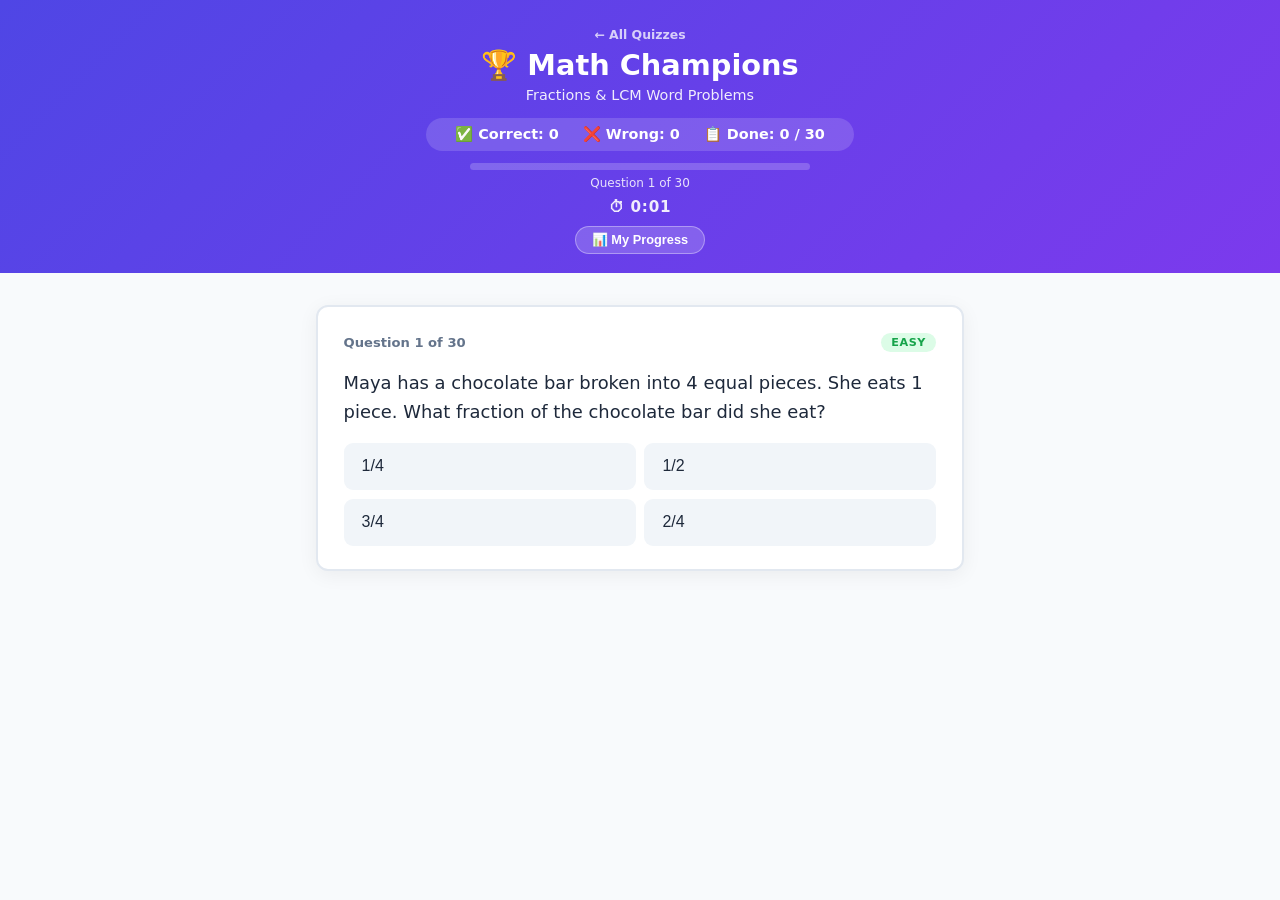
==== commit 6e119537: "Add timer, remove hint, 1 attempt, larger fonts across both quizzes - Live ⏱ timer in header counts " ====
--- a/fractions.html
+++ b/fractions.html
@@ -108,31 +108,19 @@
     .badge-medium { background: #fef3c7; color: var(--medium); }
     .badge-hard   { background: #fee2e2; color: var(--hard); }
 
-    .attempts-pips {
-      display: flex;
-      gap: 5px;
-      align-items: center;
-    }
-    .pip {
-      width: 11px; height: 11px;
-      border-radius: 50%;
-      background: #cbd5e1;
-      transition: background 0.2s;
-    }
-    .pip.used-wrong  { background: var(--hard); }
-    .pip.used-correct { background: var(--easy); }
+    .timer-display {
+      font-size: 0.95rem;
+      font-weight: 700;
+      opacity: 0.9;
+      margin-top: 0.5rem;
+      letter-spacing: 0.05em;
+    }
 
     .q-text {
-      font-size: 1rem;
+      font-size: 1.12rem;
       line-height: 1.65;
       color: var(--text);
-      margin-bottom: 0.5rem;
-    }
-    .q-hint {
-      font-size: 0.78rem;
-      color: var(--muted);
-      font-style: italic;
-      margin-bottom: 1.1rem;
+      margin-bottom: 1rem;
     }
 
     .choices {
@@ -144,8 +132,8 @@
       background: #f1f5f9;
       border: 2px solid transparent;
       border-radius: 9px;
-      padding: 0.6rem 0.9rem;
-      font-size: 0.92rem;
+      padding: 0.65rem 1rem;
+      font-size: 1rem;
       font-weight: 500;
       cursor: pointer;
       text-align: left;
@@ -181,14 +169,13 @@
       margin-top: 1rem;
       padding: 0.7rem 1rem;
       border-radius: 8px;
-      font-size: 0.88rem;
+      font-size: 0.95rem;
       font-weight: 600;
       display: none;
     }
     .feedback.show { display: block; }
     .feedback.correct { background: #dcfce7; color: var(--easy); }
     .feedback.wrong   { background: #fee2e2; color: var(--hard); }
-    .feedback.retry   { background: #fef3c7; color: #92400e; }
 
     .explanation {
       margin-top: 0.9rem;
@@ -208,7 +195,7 @@
       margin-bottom: 0.45rem;
     }
     .explanation-body {
-      font-size: 0.9rem;
+      font-size: 0.97rem;
       color: #1e293b;
       line-height: 1.65;
     }
@@ -459,6 +446,7 @@
     <div class="progress-bar" id="progress-bar"></div>
   </div>
   <div class="progress-label" id="progress-label">Question 1 of 30</div>
+  <div class="timer-display" id="timer">⏱ 0:00</div>
   <button class="progress-btn" onclick="showProgressPanel()">📊 My Progress</button>
 </header>
 
@@ -763,16 +751,9 @@
     <div class="card" id="q-card">
       <div class="card-top">
         <span class="q-counter">Question ${idx + 1} of 30</span>
-        <div style="display:flex;align-items:center;gap:0.6rem;">
-          <div class="attempts-pips">
-            <div class="pip" id="pip-0"></div>
-            <div class="pip" id="pip-1"></div>
-          </div>
-          <span class="badge badge-${q.level}">${q.level}</span>
-        </div>
+        <span class="badge badge-${q.level}">${q.level}</span>
       </div>
       <div class="q-text">${q.text}</div>
-      <div class="q-hint">💡 ${q.hint}</div>
       <div class="choices" id="choices">
         ${shuffledChoices.map((c, i) =>
           `<button class="choice-btn" id="btn-${i}" onclick="handleChoice(${i})">${c}</button>`
@@ -800,54 +781,37 @@
   const isEquivalent = q.equivalents && q.equivalents.includes(chosen);
   const isCorrect    = chosen === q.answer || isEquivalent;
 
-  updatePip(attempts - 1, isCorrect ? 'correct' : 'wrong');
-
   if (isCorrect) {
-    // ── Correct ──
-    quizQResults[current] = attempts === 1 ? 'first' : 'second';
+    quizQResults[current] = 'first';
     btn.classList.add('state-correct');
     disableAll();
     feedback.textContent = isEquivalent
       ? `🎉 Correct! ${chosen} equals ${q.answer} — great thinking!`
       : '🎉 Correct! Fantastic work!';
-    feedback.className   = 'feedback show correct';
+    feedback.className = 'feedback show correct';
     showExplanation(explEl, q.explanation);
     nextBtn.classList.add('show');
     scoreCorrect++;
     scoreDone++;
     updateScore();
-  } else if (attempts >= 2) {
-    // ── 2nd wrong attempt — mark failed ──
+  } else {
     quizQResults[current] = 'missed';
     btn.classList.add('state-wrong');
     disableAll();
     revealCorrect(q.answer);
     feedback.textContent = `❌ The correct answer is: ${q.answer}`;
-    feedback.className   = 'feedback show wrong';
+    feedback.className = 'feedback show wrong';
     showExplanation(explEl, q.explanation);
     nextBtn.classList.add('show');
     scoreWrong++;
     scoreDone++;
     updateScore();
-  } else {
-    // ── 1st wrong attempt — try again ──
-    btn.classList.add('state-wrong');
-    btn.disabled = true;
-    feedback.textContent = '🤔 Not quite — you have 1 more try!';
-    feedback.className   = 'feedback show retry';
   }
 }
 
 function showExplanation(el, html) {
   el.innerHTML = `<div class="explanation-title">🧮 Here's how to solve it!</div><div class="explanation-body">${html}</div>`;
   el.className = 'explanation show';
-}
-
-function updatePip(pipIdx, state) {
-  const pip = document.getElementById(`pip-${pipIdx}`);
-  if (!pip) return;
-  pip.classList.remove('used-wrong', 'used-correct');
-  pip.classList.add(state === 'correct' ? 'used-correct' : 'used-wrong');
 }
 
 function disableAll() {
@@ -874,10 +838,14 @@
 
 // ── Final screen ──────────────────────────────────────────────────────────────
 function showFinalScreen() {
+  stopTimer();
   saveAttempt();
   document.getElementById('progress-label').textContent = 'All done!';
-  const pct = Math.round((scoreCorrect / 30) * 100);
+  const pct      = Math.round((scoreCorrect / 30) * 100);
+  const timeStr  = formatTime(timerSeconds);
   const isChampion = pct >= 90;
+
+  const tallyTime = `<div class="tally-box"><div class="num">${timeStr}</div><div class="lbl">Time</div></div>`;
 
   if (isChampion) {
     document.getElementById('main').innerHTML = `
@@ -886,49 +854,31 @@
         <div class="champion-title">MATH CHAMPION!</div>
         <div class="champion-subtitle">Incredible — you got ${scoreCorrect} out of 30 correct!</div>
         <div class="final-tally">
-          <div class="tally-box green">
-            <div class="num">${scoreCorrect}</div>
-            <div class="lbl">Correct</div>
-          </div>
-          <div class="tally-box red">
-            <div class="num">${scoreWrong}</div>
-            <div class="lbl">Wrong</div>
-          </div>
-          <div class="tally-box">
-            <div class="num">${pct}%</div>
-            <div class="lbl">Score</div>
-          </div>
+          <div class="tally-box green"><div class="num">${scoreCorrect}</div><div class="lbl">Correct</div></div>
+          <div class="tally-box red"><div class="num">${scoreWrong}</div><div class="lbl">Wrong</div></div>
+          <div class="tally-box"><div class="num">${pct}%</div><div class="lbl">Score</div></div>
+          ${tallyTime}
         </div>
         <button class="restart-btn" onclick="restartQuiz()">🔄 Play Again</button>
-      </div>
-    `;
+      </div>`;
     launchFireworks();
   } else {
-    let emoji = pct >= 70 ? '⭐' : pct >= 50 ? '👍' : '💪';
-    let msg   = pct >= 70 ? 'Great job! Keep practicing!'
-              : pct >= 50 ? 'Good effort! You can do even better!'
-              : 'Keep going — practice makes perfect!';
+    const emoji = pct >= 70 ? '⭐' : pct >= 50 ? '👍' : '💪';
+    const msg   = pct >= 70 ? 'Great job! Keep practicing!'
+                : pct >= 50 ? 'Good effort! You can do even better!'
+                : 'Keep going — practice makes perfect!';
     document.getElementById('main').innerHTML = `
       <div class="final-screen">
         <h2>${emoji} Quiz Complete!</h2>
         <p>${msg}</p>
         <div class="final-tally">
-          <div class="tally-box green">
-            <div class="num">${scoreCorrect}</div>
-            <div class="lbl">Correct</div>
-          </div>
-          <div class="tally-box red">
-            <div class="num">${scoreWrong}</div>
-            <div class="lbl">Wrong</div>
-          </div>
-          <div class="tally-box">
-            <div class="num">${pct}%</div>
-            <div class="lbl">Score</div>
-          </div>
+          <div class="tally-box green"><div class="num">${scoreCorrect}</div><div class="lbl">Correct</div></div>
+          <div class="tally-box red"><div class="num">${scoreWrong}</div><div class="lbl">Wrong</div></div>
+          <div class="tally-box"><div class="num">${pct}%</div><div class="lbl">Score</div></div>
+          ${tallyTime}
         </div>
         <button class="restart-btn" onclick="restartQuiz()">🔄 Try Again</button>
-      </div>
-    `;
+      </div>`;
   }
 }
 
@@ -1011,6 +961,26 @@
 }
 
 // ── Restart ───────────────────────────────────────────────────────────────────
+// ── Timer ─────────────────────────────────────────────────────────────────────
+let timerInterval = null;
+let timerSeconds  = 0;
+
+function startTimer() {
+  timerSeconds = 0;
+  clearInterval(timerInterval);
+  document.getElementById('timer').textContent = '⏱ 0:00';
+  timerInterval = setInterval(() => {
+    timerSeconds++;
+    document.getElementById('timer').textContent = '⏱ ' + formatTime(timerSeconds);
+  }, 1000);
+}
+
+function stopTimer() { clearInterval(timerInterval); }
+
+function formatTime(s) {
+  return `${Math.floor(s / 60)}:${String(s % 60).padStart(2, '0')}`;
+}
+
 function restartQuiz() {
   current      = 0;
   attempts     = 0;
@@ -1020,6 +990,7 @@
   quizQResults  = new Array(30).fill(null);
   quizStartTime = Date.now();
   updateScore();
+  startTimer();
   renderQuestion(0);
 }
 
@@ -1152,6 +1123,7 @@
 
 // ── Boot ──────────────────────────────────────────────────────────────────────
 updateScore();
+startTimer();
 renderQuestion(0);
 </script>
 
